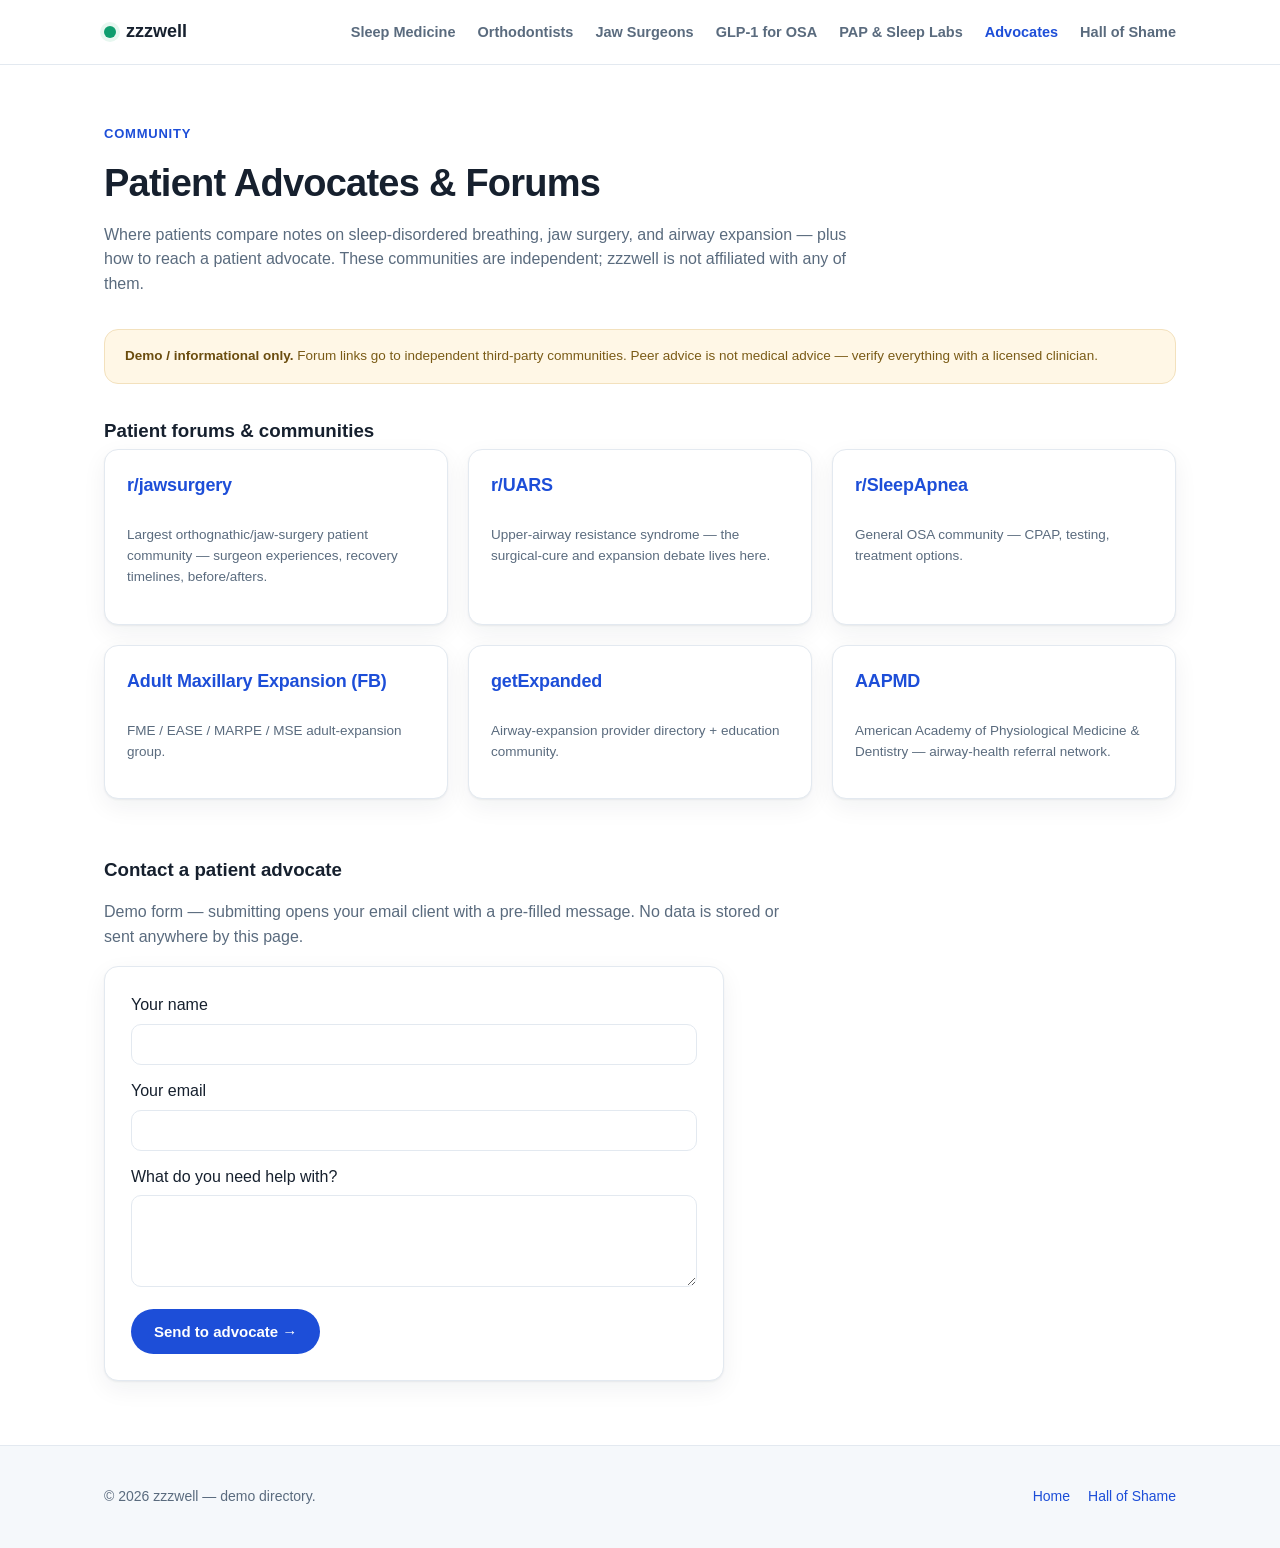
==== advocates.html @ 44d19381 "Add Patient Advocates page, Hall of Shame demo, and featured GOAT providers - Advocates: patient for" ====
<!DOCTYPE html>
<html lang="en">
<head>
<meta charset="UTF-8">
<meta name="viewport" content="width=device-width, initial-scale=1.0">
<title>Patient Advocates &amp; Community — zzzwell</title>
<link rel="stylesheet" href="assets/styles.css">
</head>
<body>
<header class="nav">
  <div class="wrap nav-inner">
    <a class="brand" href="index.html"><span class="dot"></span> zzzwell</a>
    <nav class="nav-links">
      <a href="sleep.html">Sleep Medicine</a>
      <a href="orthodontists.html">Orthodontists</a>
      <a href="omfs.html">Jaw Surgeons</a>
      <a href="glp1.html">GLP-1 for OSA</a>
      <a href="pap-labs.html">PAP &amp; Sleep Labs</a>
      <a href="advocates.html" class="active">Advocates</a>
      <a href="hall-of-shame.html">Hall of Shame</a>
    </nav>
  </div>
</header>

<main class="wrap">
  <section class="section-head">
    <span class="eyebrow">Community</span>
    <h2>Patient Advocates &amp; Forums</h2>
    <p>Where patients compare notes on sleep-disordered breathing, jaw surgery, and airway expansion — plus how to reach a patient advocate. These communities are independent; zzzwell is not affiliated with any of them.</p>
  </section>

  <div class="disclaimer">
    <strong>Demo / informational only.</strong> Forum links go to independent third-party communities. Peer advice is not medical advice — verify everything with a licensed clinician.
  </div>

  <h3 style="margin:32px 0 4px">Patient forums &amp; communities</h3>
  <div class="grid" style="padding-bottom:32px">
    <a class="card" href="https://www.reddit.com/r/jawsurgery/" target="_blank" rel="noopener"><div class="top"><h3>r/jawsurgery</h3></div><p class="note">Largest orthognathic/jaw-surgery patient community — surgeon experiences, recovery timelines, before/afters.</p></a>
    <a class="card" href="https://www.reddit.com/r/UARS/" target="_blank" rel="noopener"><div class="top"><h3>r/UARS</h3></div><p class="note">Upper-airway resistance syndrome — the surgical-cure and expansion debate lives here.</p></a>
    <a class="card" href="https://www.reddit.com/r/SleepApnea/" target="_blank" rel="noopener"><div class="top"><h3>r/SleepApnea</h3></div><p class="note">General OSA community — CPAP, testing, treatment options.</p></a>
    <a class="card" href="https://www.facebook.com/groups/adultexpansion/" target="_blank" rel="noopener"><div class="top"><h3>Adult Maxillary Expansion (FB)</h3></div><p class="note">FME / EASE / MARPE / MSE adult-expansion group.</p></a>
    <a class="card" href="https://www.getexpanded.org/" target="_blank" rel="noopener"><div class="top"><h3>getExpanded</h3></div><p class="note">Airway-expansion provider directory + education community.</p></a>
    <a class="card" href="https://aapmd.org/" target="_blank" rel="noopener"><div class="top"><h3>AAPMD</h3></div><p class="note">American Academy of Physiological Medicine &amp; Dentistry — airway-health referral network.</p></a>
  </div>

  <h3 style="margin:24px 0 4px">Contact a patient advocate</h3>
  <p style="color:var(--ink-soft);max-width:680px">Demo form — submitting opens your email client with a pre-filled message. No data is stored or sent anywhere by this page.</p>
  <form id="advForm" class="prop" style="max-width:620px;margin:16px 0 64px;display:grid;gap:14px">
    <label>Your name<br><input name="name" required style="width:100%;padding:11px 14px;border:1px solid var(--line);border-radius:10px;font-size:15px;margin-top:6px"></label>
    <label>Your email<br><input name="email" type="email" required style="width:100%;padding:11px 14px;border:1px solid var(--line);border-radius:10px;font-size:15px;margin-top:6px"></label>
    <label>What do you need help with?<br><textarea name="msg" rows="4" required style="width:100%;padding:11px 14px;border:1px solid var(--line);border-radius:10px;font-size:15px;margin-top:6px;font-family:inherit"></textarea></label>
    <button class="btn btn-primary" type="submit" style="justify-self:start">Send to advocate →</button>
  </form>
</main>

<footer>
  <div class="wrap foot-inner">
    <div>© <span id="yr"></span> zzzwell — demo directory.</div>
    <div class="foot-links"><a href="index.html">Home</a><a href="hall-of-shame.html">Hall of Shame</a></div>
  </div>
</footer>

<script>
document.getElementById('yr').textContent=new Date().getFullYear();
document.getElementById('advForm').addEventListener('submit',function(e){
  e.preventDefault();
  const f=e.target;
  const body=encodeURIComponent(`Name: ${f.name.value}\nEmail: ${f.email.value}\n\n${f.msg.value}`);
  window.location.href=`mailto:advocate@zzzwell.example?subject=${encodeURIComponent('Patient advocate request')}&body=${body}`;
});
</script>
</body>
</html>
---- assets/styles.css ----
:root {
  --bg: #ffffff;
  --bg-soft: #f5f8fb;
  --bg-card: #ffffff;
  --ink: #16202e;
  --ink-soft: #5a6b7e;
  --line: #e3e9f0;
  --brand: #1d4ed8;
  --brand-dark: #14306e;
  --cash: #0f9d6e;
  --cash-soft: #e7f7f0;
  --warn-soft: #fff7e6;
  --radius: 14px;
  --shadow: 0 1px 2px rgba(16,32,46,.06), 0 8px 24px rgba(16,32,46,.06);
  --maxw: 1120px;
  --font: -apple-system, BlinkMacSystemFont, "Segoe UI", Roboto, Helvetica, Arial, sans-serif;
}

* { box-sizing: border-box; }
html { scroll-behavior: smooth; }
body {
  margin: 0;
  font-family: var(--font);
  color: var(--ink);
  background: var(--bg);
  line-height: 1.55;
  -webkit-font-smoothing: antialiased;
}
a { color: var(--brand); text-decoration: none; }
a:hover { text-decoration: underline; }
.wrap { max-width: var(--maxw); margin: 0 auto; padding: 0 24px; }

/* ---------- nav ---------- */
header.nav {
  position: sticky; top: 0; z-index: 50;
  background: rgba(255,255,255,.86);
  backdrop-filter: saturate(160%) blur(10px);
  border-bottom: 1px solid var(--line);
}
.nav-inner { display: flex; align-items: center; gap: 28px; height: 64px; }
.brand { display: flex; align-items: center; gap: 10px; font-weight: 800; font-size: 18px; color: var(--ink); }
.brand .dot { width: 12px; height: 12px; border-radius: 50%; background: var(--cash); box-shadow: 0 0 0 4px var(--cash-soft); }
.nav-links { display: flex; gap: 22px; margin-left: auto; flex-wrap: wrap; }
.nav-links a { color: var(--ink-soft); font-weight: 600; font-size: 14.5px; }
.nav-links a:hover, .nav-links a.active { color: var(--brand); text-decoration: none; }

/* ---------- hero ---------- */
.hero { background: var(--bg-soft); border-bottom: 1px solid var(--line); }
.hero-inner { padding: 84px 0 72px; text-align: center; }
.hero h1 { font-size: clamp(34px, 5vw, 56px); line-height: 1.05; letter-spacing: -.02em; margin: 0 0 18px; }
.hero h1 .accent { color: var(--brand); }
.hero p.lead { font-size: clamp(17px, 2vw, 21px); color: var(--ink-soft); max-width: 680px; margin: 0 auto 30px; }
.cta-row { display: flex; gap: 14px; justify-content: center; flex-wrap: wrap; }
.btn { display: inline-flex; align-items: center; gap: 8px; font-weight: 700; font-size: 15px; padding: 13px 22px; border-radius: 999px; border: 1px solid transparent; cursor: pointer; }
.btn-primary { background: var(--brand); color: #fff; }
.btn-primary:hover { background: var(--brand-dark); text-decoration: none; }
.btn-ghost { background: #fff; color: var(--ink); border-color: var(--line); }
.btn-ghost:hover { border-color: var(--brand); color: var(--brand); text-decoration: none; }

/* ---------- value props ---------- */
.props { padding: 64px 0; }
.props-grid { display: grid; grid-template-columns: repeat(3, 1fr); gap: 24px; }
.prop { background: var(--bg-card); border: 1px solid var(--line); border-radius: var(--radius); padding: 26px; box-shadow: var(--shadow); }
.prop h3 { margin: 0 0 8px; font-size: 18px; }
.prop p { margin: 0; color: var(--ink-soft); font-size: 15px; }
.prop .ic { font-size: 22px; }

/* ---------- directory cards section ---------- */
.section-head { padding: 56px 0 8px; }
.section-head .eyebrow { color: var(--brand); font-weight: 800; letter-spacing: .06em; text-transform: uppercase; font-size: 13px; }
.section-head h2 { font-size: clamp(26px, 3.5vw, 38px); margin: 8px 0 10px; letter-spacing: -.02em; }
.section-head p { color: var(--ink-soft); max-width: 760px; margin: 0; }

.toolbar { display: flex; gap: 12px; align-items: center; flex-wrap: wrap; margin: 24px 0; }
.search { flex: 1 1 280px; display: flex; align-items: center; gap: 8px; background: #fff; border: 1px solid var(--line); border-radius: 999px; padding: 10px 16px; }
.search input { border: 0; outline: 0; font-size: 15px; width: 100%; font-family: var(--font); background: transparent; }
.filters { display: flex; gap: 8px; flex-wrap: wrap; }
.chip { font-size: 13px; font-weight: 600; padding: 7px 14px; border-radius: 999px; border: 1px solid var(--line); background: #fff; color: var(--ink-soft); cursor: pointer; }
.chip.active { background: var(--brand); color: #fff; border-color: var(--brand); }
.count { color: var(--ink-soft); font-size: 14px; margin-left: auto; }

.grid { display: grid; grid-template-columns: repeat(3, 1fr); gap: 20px; padding-bottom: 72px; }
.card { background: var(--bg-card); border: 1px solid var(--line); border-radius: var(--radius); padding: 22px; box-shadow: var(--shadow); display: flex; flex-direction: column; gap: 12px; }
.card .top { display: flex; justify-content: space-between; align-items: flex-start; gap: 10px; }
.card h3 { margin: 0; font-size: 18px; letter-spacing: -.01em; }
.card .creds { color: var(--ink-soft); font-size: 13px; font-weight: 600; }
.card .org { color: var(--ink); font-size: 14px; font-weight: 600; }
.card .loc { color: var(--ink-soft); font-size: 14px; }
.card .note { color: var(--ink-soft); font-size: 13.5px; }
.tags { display: flex; gap: 6px; flex-wrap: wrap; }
.tag { font-size: 12px; font-weight: 600; padding: 4px 10px; border-radius: 999px; background: var(--bg-soft); color: var(--brand-dark); border: 1px solid var(--line); }
.badge { font-size: 11.5px; font-weight: 800; padding: 4px 10px; border-radius: 999px; text-transform: uppercase; letter-spacing: .03em; }
.badge.cash { background: var(--cash-soft); color: var(--cash); }
.badge.ins { background: #e8f0fe; color: var(--brand); }
.badge.cms { background: #eef2f6; color: var(--ink-soft); }
.badge.community { background: #f3ecfe; color: #7c3aed; }
.badge.goat { background: #fdf2cf; color: #a9710a; border: 1px solid #f0d896; }
.badge.shame { background: #fde2e1; color: #b42318; border: 1px solid #f4b5b0; }
.badges { display: flex; flex-direction: column; gap: 6px; align-items: flex-end; }
.card .actions { display: flex; gap: 10px; margin-top: auto; padding-top: 6px; border-top: 1px solid var(--line); }
.card .actions a { font-size: 13px; font-weight: 700; display: inline-flex; align-items: center; gap: 5px; }
.payment { font-size: 13px; font-weight: 700; color: var(--cash); }

/* ---------- disclaimer ---------- */
.disclaimer { background: var(--warn-soft); border: 1px solid #f3e1bd; border-radius: var(--radius); padding: 16px 20px; margin: 24px 0; font-size: 13.5px; color: #7a5b16; }
.disclaimer strong { color: #6b4d0f; }

/* ---------- footer ---------- */
footer { background: var(--bg-soft); border-top: 1px solid var(--line); padding: 40px 0; color: var(--ink-soft); font-size: 14px; }
.foot-inner { display: flex; justify-content: space-between; gap: 20px; flex-wrap: wrap; }
.foot-links { display: flex; gap: 18px; flex-wrap: wrap; }

.empty { text-align: center; color: var(--ink-soft); padding: 48px 0; grid-column: 1 / -1; }

@media (max-width: 880px) {
  .props-grid, .grid { grid-template-columns: 1fr 1fr; }
}
@media (max-width: 600px) {
  .props-grid, .grid { grid-template-columns: 1fr; }
  .nav-links { display: none; }
}
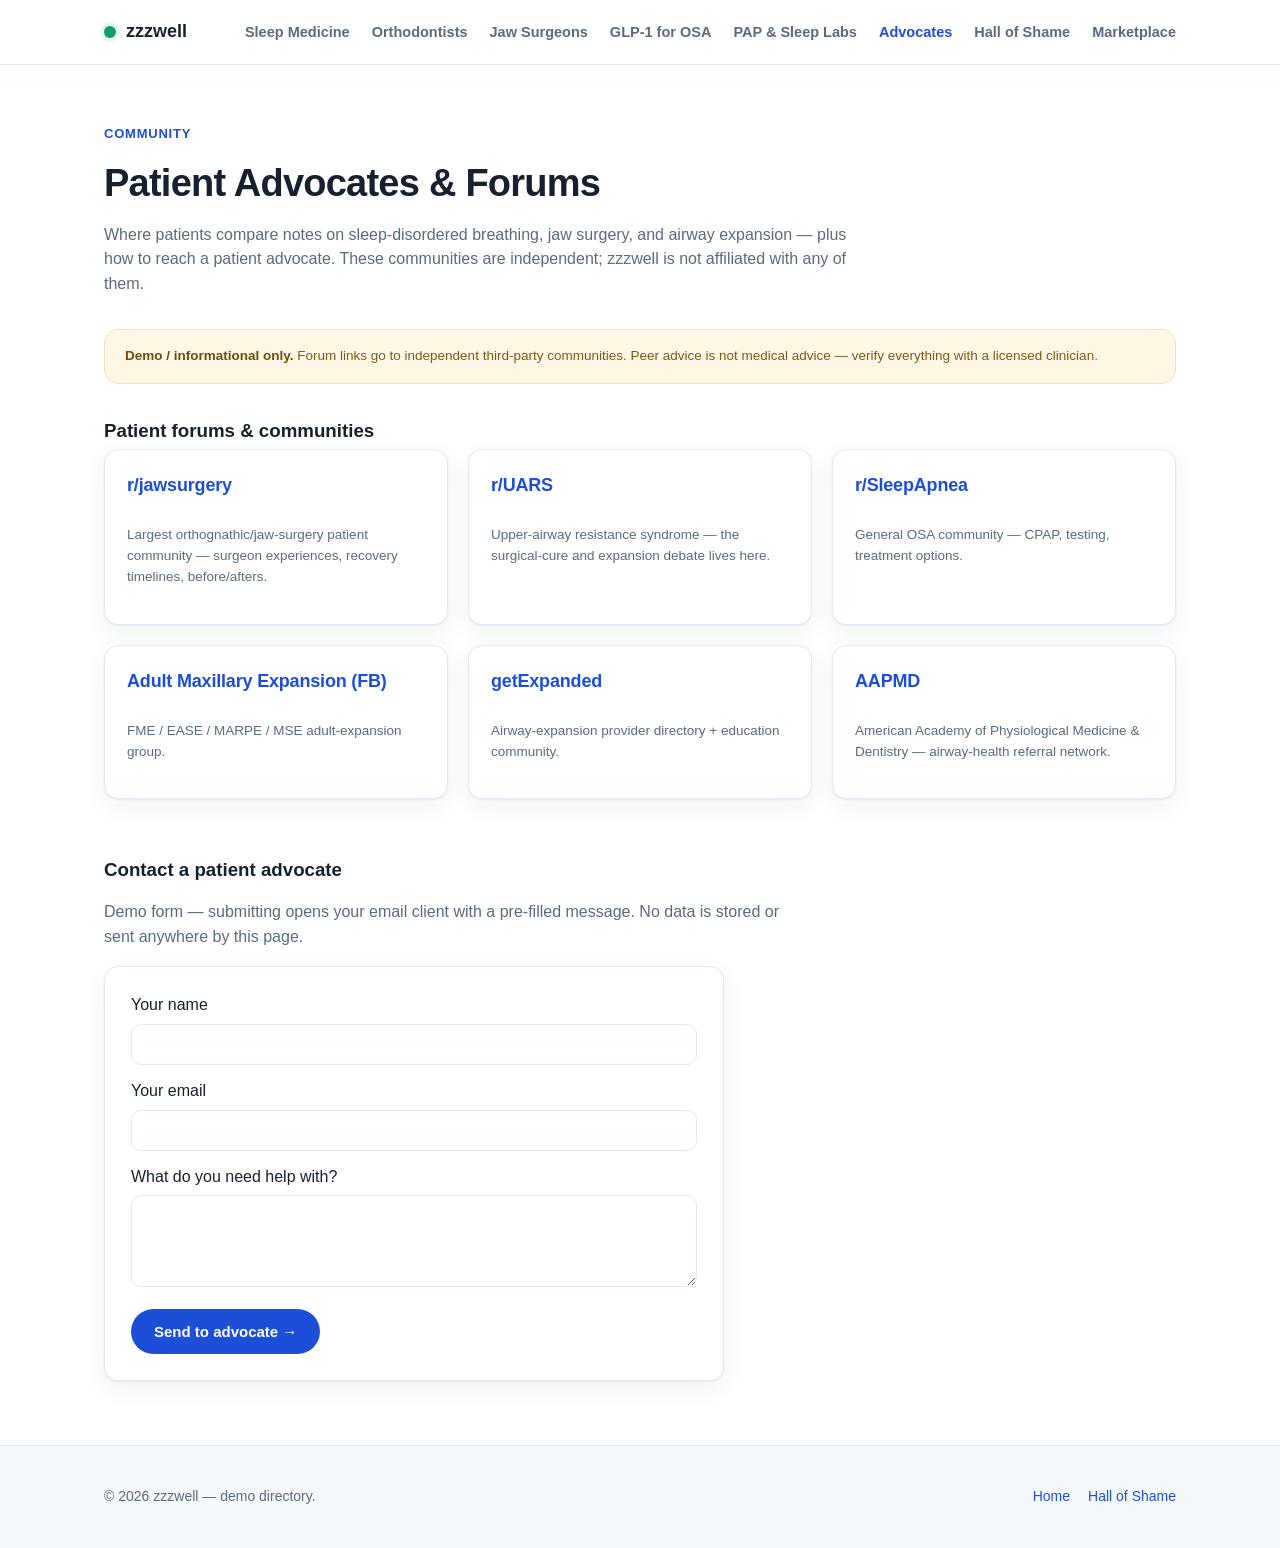
==== commit 779623fb: "Add peptide & nootropic marketplace (demo) Demo catalog (21 items) labeling each compound's regulato" ====
--- a/advocates.html
+++ b/advocates.html
@@ -18,6 +18,7 @@
       <a href="pap-labs.html">PAP &amp; Sleep Labs</a>
       <a href="advocates.html" class="active">Advocates</a>
       <a href="hall-of-shame.html">Hall of Shame</a>
+      <a href="marketplace.html">Marketplace</a>
     </nav>
   </div>
 </header>
--- a/assets/styles.css
+++ b/assets/styles.css
@@ -97,6 +97,11 @@
 .badge.goat { background: #fdf2cf; color: #a9710a; border: 1px solid #f0d896; }
 .badge.shame { background: #fde2e1; color: #b42318; border: 1px solid #f4b5b0; }
 .badges { display: flex; flex-direction: column; gap: 6px; align-items: flex-end; }
+.badge.rx { background: #e8f0fe; color: #1d4ed8; border: 1px solid #c7d8fb; }
+.badge.otc { background: #e7f7f0; color: #0f9d6e; border: 1px solid #bfe9d6; }
+.badge.research { background: #fdf2cf; color: #a9710a; border: 1px solid #f0d896; }
+.badge.gray { background: #fde2e1; color: #b42318; border: 1px solid #f4b5b0; }
+.price { font-weight: 800; font-size: 15px; color: var(--ink); }
 .card .actions { display: flex; gap: 10px; margin-top: auto; padding-top: 6px; border-top: 1px solid var(--line); }
 .card .actions a { font-size: 13px; font-weight: 700; display: inline-flex; align-items: center; gap: 5px; }
 .payment { font-size: 13px; font-weight: 700; color: var(--cash); }
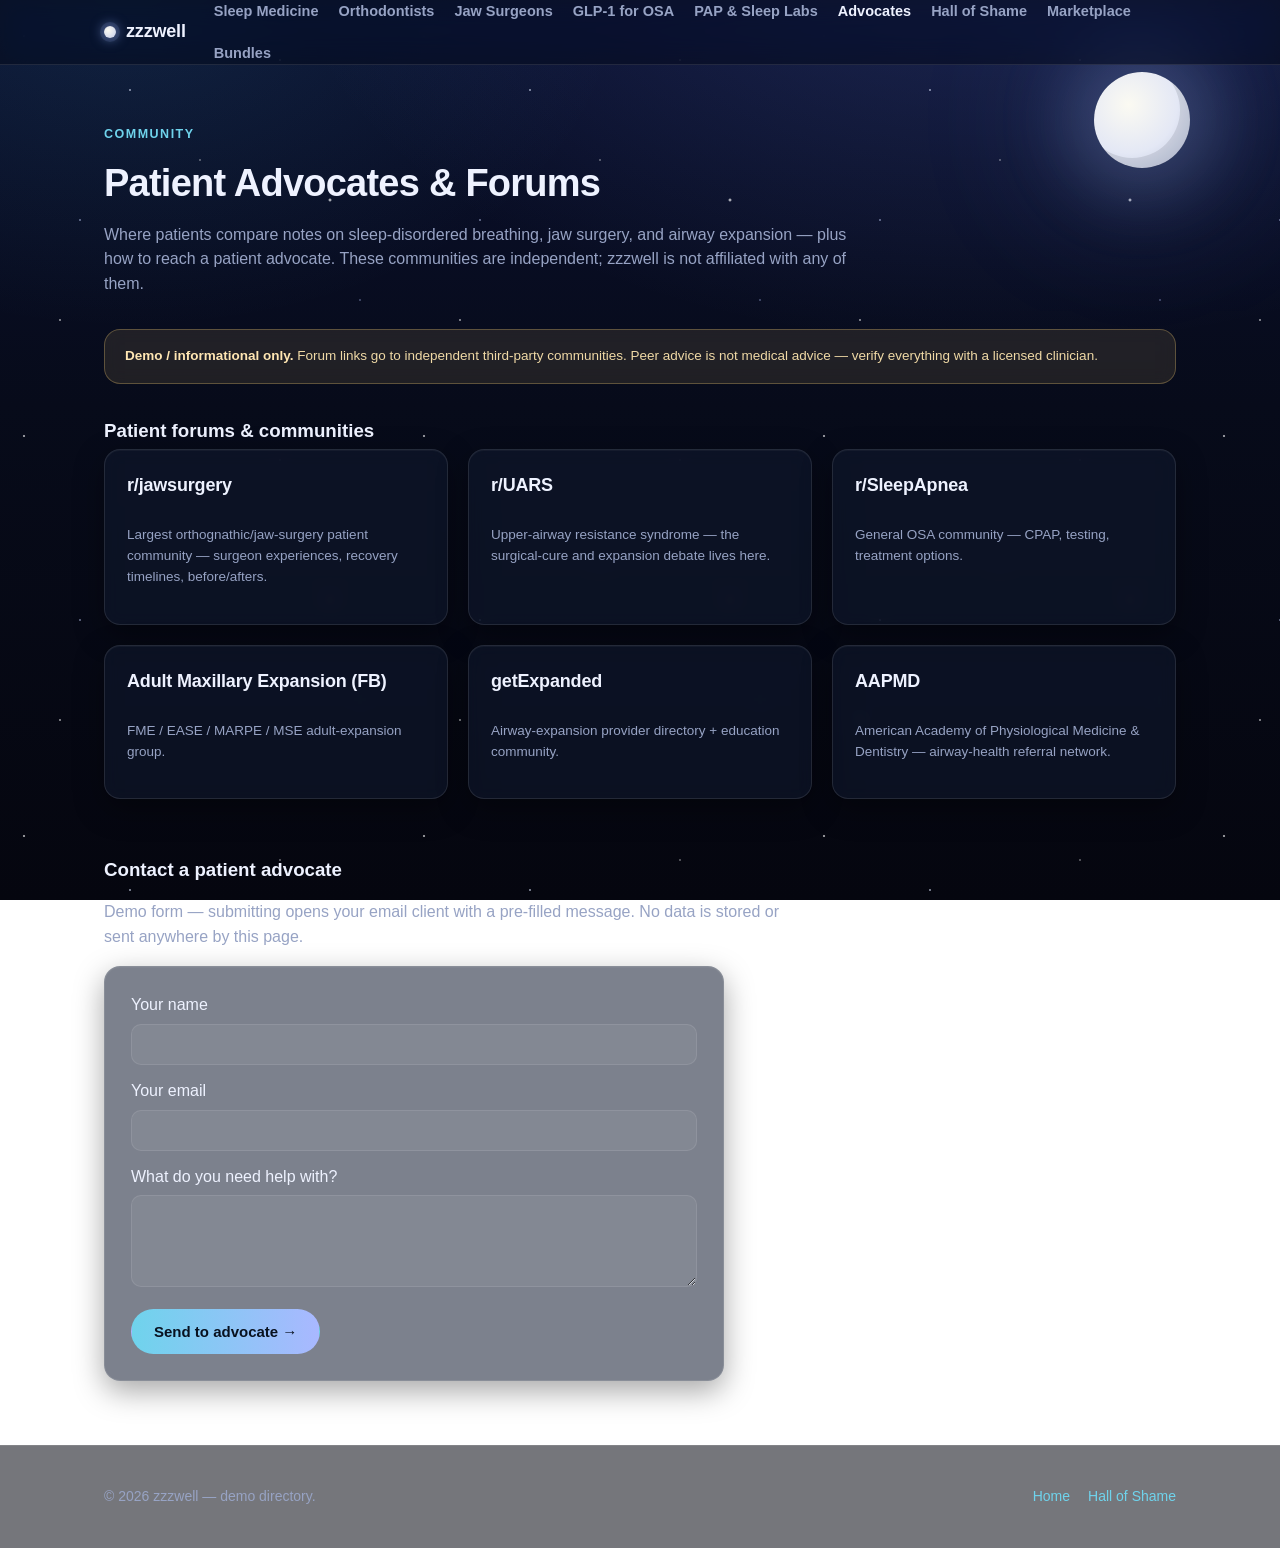
==== commit 7aefe462: "Remove GOAT label; add Care Bundles page (Amazon FBT + Netflix rails) + AI/data connect - Drop the f" ====
--- a/advocates.html
+++ b/advocates.html
@@ -19,6 +19,7 @@
       <a href="advocates.html" class="active">Advocates</a>
       <a href="hall-of-shame.html">Hall of Shame</a>
       <a href="marketplace.html">Marketplace</a>
+      <a href="bundles.html">Bundles</a>
     </nav>
   </div>
 </header>
--- a/assets/styles.css
+++ b/assets/styles.css
@@ -1,17 +1,20 @@
 :root {
-  --bg: #ffffff;
-  --bg-soft: #f5f8fb;
-  --bg-card: #ffffff;
-  --ink: #16202e;
-  --ink-soft: #5a6b7e;
-  --line: #e3e9f0;
-  --brand: #1d4ed8;
-  --brand-dark: #14306e;
-  --cash: #0f9d6e;
-  --cash-soft: #e7f7f0;
-  --warn-soft: #fff7e6;
-  --radius: 14px;
-  --shadow: 0 1px 2px rgba(16,32,46,.06), 0 8px 24px rgba(16,32,46,.06);
+  /* Moonlit-sky palette, Perplexity-clean structure */
+  --bg: #070b1a;
+  --bg-soft: rgba(255,255,255,.035);
+  --bg-card: rgba(18,26,48,.55);
+  --ink: #eef2ff;
+  --ink-soft: #97a3c4;
+  --line: rgba(255,255,255,.10);
+  --line-strong: rgba(255,255,255,.18);
+  --brand: #6fd3ec;          /* moonlight cyan */
+  --brand-2: #a9b8ff;        /* periwinkle starlight */
+  --brand-dark: #2a93b0;
+  --cash: #62e0b0;
+  --cash-soft: rgba(98,224,176,.12);
+  --warn-soft: rgba(255,210,120,.10);
+  --radius: 16px;
+  --shadow: 0 1px 0 rgba(255,255,255,.04) inset, 0 10px 30px rgba(0,0,0,.35);
   --maxw: 1120px;
   --font: -apple-system, BlinkMacSystemFont, "Segoe UI", Roboto, Helvetica, Arial, sans-serif;
 }
@@ -22,100 +25,193 @@
   margin: 0;
   font-family: var(--font);
   color: var(--ink);
-  background: var(--bg);
+  background:
+    radial-gradient(1200px 700px at 78% -8%, rgba(120,150,255,.18), transparent 60%),
+    radial-gradient(900px 600px at 10% 0%, rgba(80,200,230,.10), transparent 55%),
+    linear-gradient(180deg, #0a1030 0%, #070b1a 45%, #05060f 100%);
+  background-attachment: fixed;
   line-height: 1.55;
   -webkit-font-smoothing: antialiased;
-}
+  min-height: 100vh;
+}
+
+/* ---------- starfield + moon (no markup needed) ---------- */
+body::before {
+  content: ""; position: fixed; inset: 0; z-index: -2; pointer-events: none;
+  background-image:
+    radial-gradient(1.6px 1.6px at 24px 36px, #ffffff, rgba(255,255,255,0)),
+    radial-gradient(1.4px 1.4px at 130px 90px, #dfe7ff, rgba(255,255,255,0)),
+    radial-gradient(1px 1px at 200px 160px, #ffffff, rgba(255,255,255,0)),
+    radial-gradient(1.2px 1.2px at 80px 220px, #c9d4ff, rgba(255,255,255,0)),
+    radial-gradient(1px 1px at 280px 60px, #ffffff, rgba(255,255,255,0)),
+    radial-gradient(2px 2px at 330px 200px, #ffffff, rgba(255,255,255,0)),
+    radial-gradient(1px 1px at 360px 300px, #b9c6ff, rgba(255,255,255,0)),
+    radial-gradient(1.3px 1.3px at 60px 320px, #ffffff, rgba(255,255,255,0));
+  background-repeat: repeat;
+  background-size: 400px 400px;
+  animation: twinkle 7s ease-in-out infinite alternate;
+}
+body::after {
+  content: ""; position: fixed; top: 72px; right: 7%; z-index: -1; pointer-events: none;
+  width: 96px; height: 96px; border-radius: 50%;
+  background: radial-gradient(circle at 36% 34%, #fbfaf2 0%, #e4e8f5 55%, #b7c0db 100%);
+  box-shadow:
+    0 0 70px 26px rgba(170,195,255,.22),
+    0 0 140px 60px rgba(120,150,255,.10),
+    inset -10px -10px 0 rgba(8,12,28,.10);
+}
+@keyframes twinkle { from { opacity: .55; } to { opacity: 1; } }
+@media (max-width: 600px) { body::after { width: 64px; height: 64px; top: 60px; } }
+
 a { color: var(--brand); text-decoration: none; }
-a:hover { text-decoration: underline; }
+a:hover { color: #9be6f7; text-decoration: none; }
 .wrap { max-width: var(--maxw); margin: 0 auto; padding: 0 24px; }
 
 /* ---------- nav ---------- */
 header.nav {
   position: sticky; top: 0; z-index: 50;
-  background: rgba(255,255,255,.86);
-  backdrop-filter: saturate(160%) blur(10px);
+  background: rgba(8,12,26,.62);
+  backdrop-filter: saturate(150%) blur(14px);
+  -webkit-backdrop-filter: saturate(150%) blur(14px);
   border-bottom: 1px solid var(--line);
 }
 .nav-inner { display: flex; align-items: center; gap: 28px; height: 64px; }
-.brand { display: flex; align-items: center; gap: 10px; font-weight: 800; font-size: 18px; color: var(--ink); }
-.brand .dot { width: 12px; height: 12px; border-radius: 50%; background: var(--cash); box-shadow: 0 0 0 4px var(--cash-soft); }
-.nav-links { display: flex; gap: 22px; margin-left: auto; flex-wrap: wrap; }
+.brand { display: flex; align-items: center; gap: 10px; font-weight: 800; font-size: 18px; color: var(--ink); letter-spacing: -.01em; }
+.brand .dot {
+  width: 12px; height: 12px; border-radius: 50%;
+  background: radial-gradient(circle at 35% 35%, #fbfaf2, #c4cdec);
+  box-shadow: 0 0 0 4px rgba(160,185,255,.12), 0 0 12px 2px rgba(150,180,255,.5);
+}
+.nav-links { display: flex; gap: 20px; margin-left: auto; flex-wrap: wrap; }
 .nav-links a { color: var(--ink-soft); font-weight: 600; font-size: 14.5px; }
-.nav-links a:hover, .nav-links a.active { color: var(--brand); text-decoration: none; }
+.nav-links a:hover, .nav-links a.active { color: var(--ink); }
 
 /* ---------- hero ---------- */
-.hero { background: var(--bg-soft); border-bottom: 1px solid var(--line); }
-.hero-inner { padding: 84px 0 72px; text-align: center; }
-.hero h1 { font-size: clamp(34px, 5vw, 56px); line-height: 1.05; letter-spacing: -.02em; margin: 0 0 18px; }
-.hero h1 .accent { color: var(--brand); }
+.hero { background: transparent; border-bottom: 1px solid var(--line); }
+.hero-inner { padding: 92px 0 76px; text-align: center; }
+.hero h1 { font-size: clamp(34px, 5vw, 58px); line-height: 1.04; letter-spacing: -.025em; margin: 0 0 18px; }
+.hero h1 .accent { background: linear-gradient(90deg, var(--brand), var(--brand-2)); -webkit-background-clip: text; background-clip: text; color: transparent; }
 .hero p.lead { font-size: clamp(17px, 2vw, 21px); color: var(--ink-soft); max-width: 680px; margin: 0 auto 30px; }
 .cta-row { display: flex; gap: 14px; justify-content: center; flex-wrap: wrap; }
-.btn { display: inline-flex; align-items: center; gap: 8px; font-weight: 700; font-size: 15px; padding: 13px 22px; border-radius: 999px; border: 1px solid transparent; cursor: pointer; }
-.btn-primary { background: var(--brand); color: #fff; }
-.btn-primary:hover { background: var(--brand-dark); text-decoration: none; }
-.btn-ghost { background: #fff; color: var(--ink); border-color: var(--line); }
-.btn-ghost:hover { border-color: var(--brand); color: var(--brand); text-decoration: none; }
+.btn { display: inline-flex; align-items: center; gap: 8px; font-weight: 700; font-size: 15px; padding: 13px 22px; border-radius: 999px; border: 1px solid transparent; cursor: pointer; transition: transform .12s ease, background .15s ease, border-color .15s ease; }
+.btn:hover { transform: translateY(-1px); }
+.btn-primary { background: linear-gradient(90deg, var(--brand), var(--brand-2)); color: #08111f; }
+.btn-primary:hover { color: #08111f; filter: brightness(1.06); }
+.btn-ghost { background: rgba(255,255,255,.04); color: var(--ink); border-color: var(--line-strong); }
+.btn-ghost:hover { border-color: var(--brand); color: var(--brand); }
 
 /* ---------- value props ---------- */
 .props { padding: 64px 0; }
 .props-grid { display: grid; grid-template-columns: repeat(3, 1fr); gap: 24px; }
-.prop { background: var(--bg-card); border: 1px solid var(--line); border-radius: var(--radius); padding: 26px; box-shadow: var(--shadow); }
-.prop h3 { margin: 0 0 8px; font-size: 18px; }
+.prop { background: var(--bg-card); border: 1px solid var(--line); border-radius: var(--radius); padding: 26px; box-shadow: var(--shadow); backdrop-filter: blur(8px); }
+.prop h3 { margin: 0 0 8px; font-size: 18px; color: var(--ink); }
 .prop p { margin: 0; color: var(--ink-soft); font-size: 15px; }
 .prop .ic { font-size: 22px; }
 
-/* ---------- directory cards section ---------- */
+/* ---------- section heads ---------- */
 .section-head { padding: 56px 0 8px; }
-.section-head .eyebrow { color: var(--brand); font-weight: 800; letter-spacing: .06em; text-transform: uppercase; font-size: 13px; }
-.section-head h2 { font-size: clamp(26px, 3.5vw, 38px); margin: 8px 0 10px; letter-spacing: -.02em; }
+.section-head .eyebrow { color: var(--brand); font-weight: 800; letter-spacing: .12em; text-transform: uppercase; font-size: 12.5px; }
+.section-head h2 { font-size: clamp(26px, 3.5vw, 38px); margin: 8px 0 10px; letter-spacing: -.02em; color: var(--ink); }
 .section-head p { color: var(--ink-soft); max-width: 760px; margin: 0; }
 
 .toolbar { display: flex; gap: 12px; align-items: center; flex-wrap: wrap; margin: 24px 0; }
-.search { flex: 1 1 280px; display: flex; align-items: center; gap: 8px; background: #fff; border: 1px solid var(--line); border-radius: 999px; padding: 10px 16px; }
-.search input { border: 0; outline: 0; font-size: 15px; width: 100%; font-family: var(--font); background: transparent; }
+.search { flex: 1 1 280px; display: flex; align-items: center; gap: 8px; background: rgba(255,255,255,.05); border: 1px solid var(--line); border-radius: 999px; padding: 10px 16px; }
+.search:focus-within { border-color: var(--brand); }
+.search input { border: 0; outline: 0; font-size: 15px; width: 100%; font-family: var(--font); background: transparent; color: var(--ink); }
+.search input::placeholder { color: var(--ink-soft); }
 .filters { display: flex; gap: 8px; flex-wrap: wrap; }
-.chip { font-size: 13px; font-weight: 600; padding: 7px 14px; border-radius: 999px; border: 1px solid var(--line); background: #fff; color: var(--ink-soft); cursor: pointer; }
-.chip.active { background: var(--brand); color: #fff; border-color: var(--brand); }
+.chip { font-size: 13px; font-weight: 600; padding: 7px 14px; border-radius: 999px; border: 1px solid var(--line); background: rgba(255,255,255,.03); color: var(--ink-soft); cursor: pointer; transition: all .14s ease; }
+.chip:hover { border-color: var(--line-strong); color: var(--ink); }
+.chip.active { background: linear-gradient(90deg, var(--brand), var(--brand-2)); color: #08111f; border-color: transparent; }
 .count { color: var(--ink-soft); font-size: 14px; margin-left: auto; }
 
+/* ---------- cards ---------- */
 .grid { display: grid; grid-template-columns: repeat(3, 1fr); gap: 20px; padding-bottom: 72px; }
-.card { background: var(--bg-card); border: 1px solid var(--line); border-radius: var(--radius); padding: 22px; box-shadow: var(--shadow); display: flex; flex-direction: column; gap: 12px; }
+.card { background: var(--bg-card); border: 1px solid var(--line); border-radius: var(--radius); padding: 22px; box-shadow: var(--shadow); display: flex; flex-direction: column; gap: 12px; backdrop-filter: blur(8px); transition: transform .14s ease, border-color .14s ease; }
+a.card:hover { transform: translateY(-2px); border-color: var(--line-strong); }
 .card .top { display: flex; justify-content: space-between; align-items: flex-start; gap: 10px; }
-.card h3 { margin: 0; font-size: 18px; letter-spacing: -.01em; }
+.card h3 { margin: 0; font-size: 18px; letter-spacing: -.01em; color: var(--ink); }
 .card .creds { color: var(--ink-soft); font-size: 13px; font-weight: 600; }
 .card .org { color: var(--ink); font-size: 14px; font-weight: 600; }
 .card .loc { color: var(--ink-soft); font-size: 14px; }
 .card .note { color: var(--ink-soft); font-size: 13.5px; }
 .tags { display: flex; gap: 6px; flex-wrap: wrap; }
-.tag { font-size: 12px; font-weight: 600; padding: 4px 10px; border-radius: 999px; background: var(--bg-soft); color: var(--brand-dark); border: 1px solid var(--line); }
+.tag { font-size: 12px; font-weight: 600; padding: 4px 10px; border-radius: 999px; background: rgba(255,255,255,.05); color: var(--brand-2); border: 1px solid var(--line); }
 .badge { font-size: 11.5px; font-weight: 800; padding: 4px 10px; border-radius: 999px; text-transform: uppercase; letter-spacing: .03em; }
-.badge.cash { background: var(--cash-soft); color: var(--cash); }
-.badge.ins { background: #e8f0fe; color: var(--brand); }
-.badge.cms { background: #eef2f6; color: var(--ink-soft); }
-.badge.community { background: #f3ecfe; color: #7c3aed; }
-.badge.goat { background: #fdf2cf; color: #a9710a; border: 1px solid #f0d896; }
-.badge.shame { background: #fde2e1; color: #b42318; border: 1px solid #f4b5b0; }
+.badge.cash { background: var(--cash-soft); color: var(--cash); border: 1px solid rgba(98,224,176,.25); }
+.badge.ins { background: rgba(111,211,236,.12); color: var(--brand); border: 1px solid rgba(111,211,236,.25); }
+.badge.cms { background: rgba(255,255,255,.06); color: var(--ink-soft); border: 1px solid var(--line); }
+.badge.community { background: rgba(169,184,255,.12); color: var(--brand-2); border: 1px solid rgba(169,184,255,.25); }
+.badge.goat { background: rgba(255,214,120,.13); color: #ffd778; border: 1px solid rgba(255,214,120,.3); }
+.badge.shame { background: rgba(255,120,110,.13); color: #ff9b92; border: 1px solid rgba(255,120,110,.3); }
+.badge.rx { background: rgba(111,211,236,.12); color: var(--brand); border: 1px solid rgba(111,211,236,.25); }
+.badge.otc { background: var(--cash-soft); color: var(--cash); border: 1px solid rgba(98,224,176,.25); }
+.badge.research { background: rgba(255,214,120,.13); color: #ffd778; border: 1px solid rgba(255,214,120,.3); }
+.badge.gray { background: rgba(255,120,110,.13); color: #ff9b92; border: 1px solid rgba(255,120,110,.3); }
 .badges { display: flex; flex-direction: column; gap: 6px; align-items: flex-end; }
-.badge.rx { background: #e8f0fe; color: #1d4ed8; border: 1px solid #c7d8fb; }
-.badge.otc { background: #e7f7f0; color: #0f9d6e; border: 1px solid #bfe9d6; }
-.badge.research { background: #fdf2cf; color: #a9710a; border: 1px solid #f0d896; }
-.badge.gray { background: #fde2e1; color: #b42318; border: 1px solid #f4b5b0; }
 .price { font-weight: 800; font-size: 15px; color: var(--ink); }
 .card .actions { display: flex; gap: 10px; margin-top: auto; padding-top: 6px; border-top: 1px solid var(--line); }
 .card .actions a { font-size: 13px; font-weight: 700; display: inline-flex; align-items: center; gap: 5px; }
 .payment { font-size: 13px; font-weight: 700; color: var(--cash); }
 
 /* ---------- disclaimer ---------- */
-.disclaimer { background: var(--warn-soft); border: 1px solid #f3e1bd; border-radius: var(--radius); padding: 16px 20px; margin: 24px 0; font-size: 13.5px; color: #7a5b16; }
-.disclaimer strong { color: #6b4d0f; }
+.disclaimer { background: var(--warn-soft); border: 1px solid rgba(255,210,120,.28); border-radius: var(--radius); padding: 16px 20px; margin: 24px 0; font-size: 13.5px; color: #f0d9a6; backdrop-filter: blur(8px); }
+.disclaimer strong { color: #ffe6b3; }
 
 /* ---------- footer ---------- */
-footer { background: var(--bg-soft); border-top: 1px solid var(--line); padding: 40px 0; color: var(--ink-soft); font-size: 14px; }
+footer { background: rgba(5,7,16,.55); border-top: 1px solid var(--line); padding: 40px 0; color: var(--ink-soft); font-size: 14px; backdrop-filter: blur(8px); }
 .foot-inner { display: flex; justify-content: space-between; gap: 20px; flex-wrap: wrap; }
 .foot-links { display: flex; gap: 18px; flex-wrap: wrap; }
 
 .empty { text-align: center; color: var(--ink-soft); padding: 48px 0; grid-column: 1 / -1; }
+
+/* ---------- anchor selector ---------- */
+.anchor-pills { display: flex; gap: 10px; flex-wrap: wrap; margin: 18px 0 8px; }
+
+/* ---------- Amazon-style "frequently bundled together" ---------- */
+.fbt { background: var(--bg-card); border: 1px solid var(--line); border-radius: var(--radius); padding: 22px; box-shadow: var(--shadow); backdrop-filter: blur(8px); }
+.fbt-row { display: flex; align-items: stretch; gap: 8px; flex-wrap: wrap; }
+.fbt-item { flex: 1 1 200px; min-width: 200px; background: rgba(255,255,255,.03); border: 1px solid var(--line); border-radius: 12px; padding: 14px; display: flex; flex-direction: column; gap: 8px; position: relative; }
+.fbt-item .pick { display: flex; align-items: center; gap: 8px; font-size: 13px; color: var(--ink-soft); }
+.fbt-item .pick input { width: 16px; height: 16px; accent-color: var(--brand); }
+.fbt-item .role { font-size: 12px; font-weight: 700; color: var(--brand); text-transform: uppercase; letter-spacing: .04em; }
+.fbt-item h4 { margin: 0; font-size: 15px; color: var(--ink); }
+.fbt-item .meta { font-size: 12.5px; color: var(--ink-soft); }
+.fbt-item .p { font-weight: 800; color: var(--ink); }
+.fbt-plus { display: flex; align-items: center; font-size: 26px; color: var(--ink-soft); font-weight: 300; }
+.fbt-summary { display: flex; align-items: center; justify-content: space-between; gap: 16px; margin-top: 18px; padding-top: 18px; border-top: 1px solid var(--line); flex-wrap: wrap; }
+.fbt-total { font-size: 15px; color: var(--ink-soft); }
+.fbt-total b { font-size: 24px; color: var(--ink); display: block; }
+.fbt-save { color: var(--cash); font-weight: 700; font-size: 13px; }
+
+/* ---------- Netflix-style carousels ---------- */
+.rail { margin: 30px 0; }
+.rail h3 { font-size: 18px; margin: 0 0 12px; color: var(--ink); letter-spacing: -.01em; }
+.rail-track { display: flex; gap: 14px; overflow-x: auto; padding: 4px 4px 14px; scroll-snap-type: x mandatory; scrollbar-width: thin; }
+.rail-track::-webkit-scrollbar { height: 8px; }
+.rail-track::-webkit-scrollbar-thumb { background: var(--line-strong); border-radius: 999px; }
+.rail-card { scroll-snap-align: start; flex: 0 0 230px; background: var(--bg-card); border: 1px solid var(--line); border-radius: 14px; padding: 16px; backdrop-filter: blur(8px); transition: transform .14s ease, border-color .14s ease; }
+.rail-card:hover { transform: translateY(-3px) scale(1.01); border-color: var(--brand); }
+.rail-card .role { font-size: 11.5px; font-weight: 700; color: var(--brand); text-transform: uppercase; letter-spacing: .04em; }
+.rail-card h4 { margin: 6px 0 4px; font-size: 16px; color: var(--ink); }
+.rail-card .meta { font-size: 12.5px; color: var(--ink-soft); }
+.rail-card .p { margin-top: 8px; font-weight: 800; color: var(--ink); }
+
+/* ---------- connect AI agent + data ---------- */
+.connect { background: var(--bg-card); border: 1px solid var(--line); border-radius: var(--radius); padding: 26px; box-shadow: var(--shadow); backdrop-filter: blur(8px); margin: 16px 0 64px; }
+.connect-grid { display: grid; grid-template-columns: 1fr 1fr; gap: 14px; margin-top: 16px; }
+.connect-card { border: 1px solid var(--line); border-radius: 12px; padding: 16px; background: rgba(255,255,255,.03); display: flex; align-items: center; justify-content: space-between; gap: 12px; }
+.connect-card .l { display: flex; flex-direction: column; gap: 2px; }
+.connect-card .l b { color: var(--ink); }
+.connect-card .l span { font-size: 12.5px; color: var(--ink-soft); }
+.connect-card .status { font-size: 12px; font-weight: 700; color: var(--ink-soft); }
+.connect-card.on { border-color: rgba(98,224,176,.4); }
+.connect-card.on .status { color: var(--cash); }
+@media (max-width: 700px) { .connect-grid { grid-template-columns: 1fr; } }
+
+/* form inputs inherit dark theme */
+input, textarea { background: rgba(255,255,255,.05); color: var(--ink); border-color: var(--line) !important; }
+input::placeholder, textarea::placeholder { color: var(--ink-soft); }
 
 @media (max-width: 880px) {
   .props-grid, .grid { grid-template-columns: 1fr 1fr; }
@@ -124,3 +220,7 @@
   .props-grid, .grid { grid-template-columns: 1fr; }
   .nav-links { display: none; }
 }
+@media (prefers-reduced-motion: reduce) {
+  body::before { animation: none; }
+  .btn:hover, a.card:hover { transform: none; }
+}
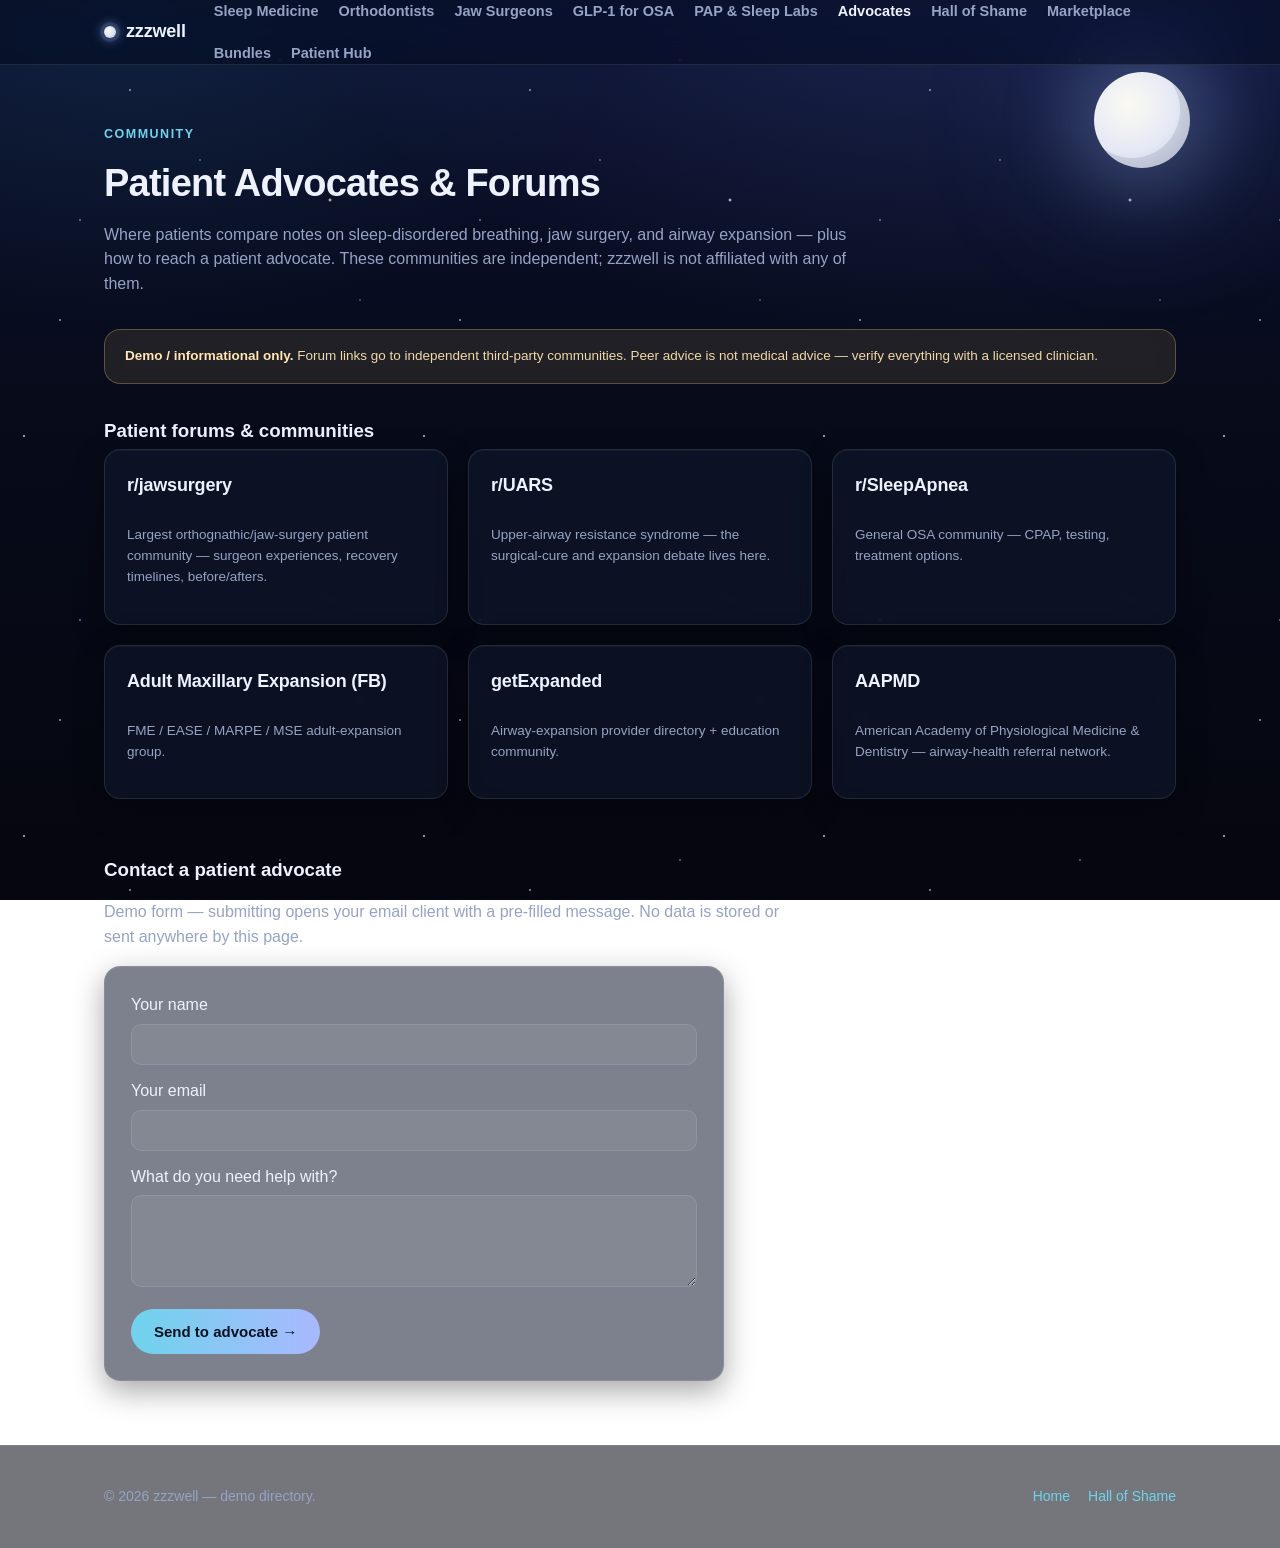
==== commit b2793407: "Add Patient Hub (demo): symptom log, Flexpa EHR linking, paid AI Q&A, forward-to-doctor - Symptom lo" ====
--- a/advocates.html
+++ b/advocates.html
@@ -20,6 +20,7 @@
       <a href="hall-of-shame.html">Hall of Shame</a>
       <a href="marketplace.html">Marketplace</a>
       <a href="bundles.html">Bundles</a>
+      <a href="patient.html">Patient Hub</a>
     </nav>
   </div>
 </header>
--- a/assets/styles.css
+++ b/assets/styles.css
@@ -209,6 +209,30 @@
 .connect-card.on .status { color: var(--cash); }
 @media (max-width: 700px) { .connect-grid { grid-template-columns: 1fr; } }
 
+/* ---------- patient hub ---------- */
+.module { background: var(--bg-card); border: 1px solid var(--line); border-radius: var(--radius); padding: 24px; box-shadow: var(--shadow); backdrop-filter: blur(8px); margin: 18px 0; }
+.module h3 { margin: 0 0 4px; font-size: 20px; color: var(--ink); letter-spacing: -.01em; }
+.module .sub { color: var(--ink-soft); font-size: 14px; margin: 0 0 16px; }
+.field { display: flex; flex-direction: column; gap: 6px; font-size: 13px; color: var(--ink-soft); }
+.field input, .field textarea, .field select { padding: 11px 14px; border: 1px solid var(--line); border-radius: 10px; font-size: 15px; font-family: var(--font); }
+.form-row { display: grid; grid-template-columns: 1fr 1fr; gap: 12px; }
+.log-list { display: flex; flex-direction: column; gap: 10px; margin-top: 16px; }
+.log-item { display: flex; justify-content: space-between; gap: 12px; align-items: flex-start; border: 1px solid var(--line); border-radius: 12px; padding: 12px 14px; background: rgba(255,255,255,.03); }
+.log-item .meta { font-size: 12.5px; color: var(--ink-soft); }
+.log-item .x { color: var(--ink-soft); cursor: pointer; font-weight: 700; background: none; border: 0; font-size: 16px; }
+.sev { font-weight: 800; padding: 3px 11px; border-radius: 999px; font-size: 12px; white-space: nowrap; }
+.chat { display: flex; flex-direction: column; gap: 10px; max-height: 360px; overflow-y: auto; padding: 6px; }
+.msg { padding: 10px 14px; border-radius: 14px; max-width: 82%; font-size: 14px; line-height: 1.5; }
+.msg.user { align-self: flex-end; background: linear-gradient(90deg, var(--brand), var(--brand-2)); color: #08111f; font-weight: 600; }
+.msg.ai { align-self: flex-start; background: rgba(255,255,255,.05); border: 1px solid var(--line); color: var(--ink); }
+.row-input { display: flex; gap: 10px; margin-top: 12px; }
+.row-input input { flex: 1; padding: 12px 16px; border: 1px solid var(--line); border-radius: 999px; font-size: 15px; }
+.locked { text-align: center; padding: 28px 20px; border: 1px dashed var(--line-strong); border-radius: 12px; }
+.locked .price { font-size: 34px; display: block; margin: 6px 0; }
+.pill-on { display: inline-flex; align-items: center; gap: 6px; font-size: 13px; font-weight: 700; color: var(--cash); }
+.queue { margin-top: 14px; padding: 14px 16px; border: 1px solid rgba(98,224,176,.4); border-radius: 12px; background: var(--cash-soft); color: var(--ink); font-size: 14px; }
+.queue b { color: var(--cash); }
+
 /* form inputs inherit dark theme */
 input, textarea { background: rgba(255,255,255,.05); color: var(--ink); border-color: var(--line) !important; }
 input::placeholder, textarea::placeholder { color: var(--ink-soft); }
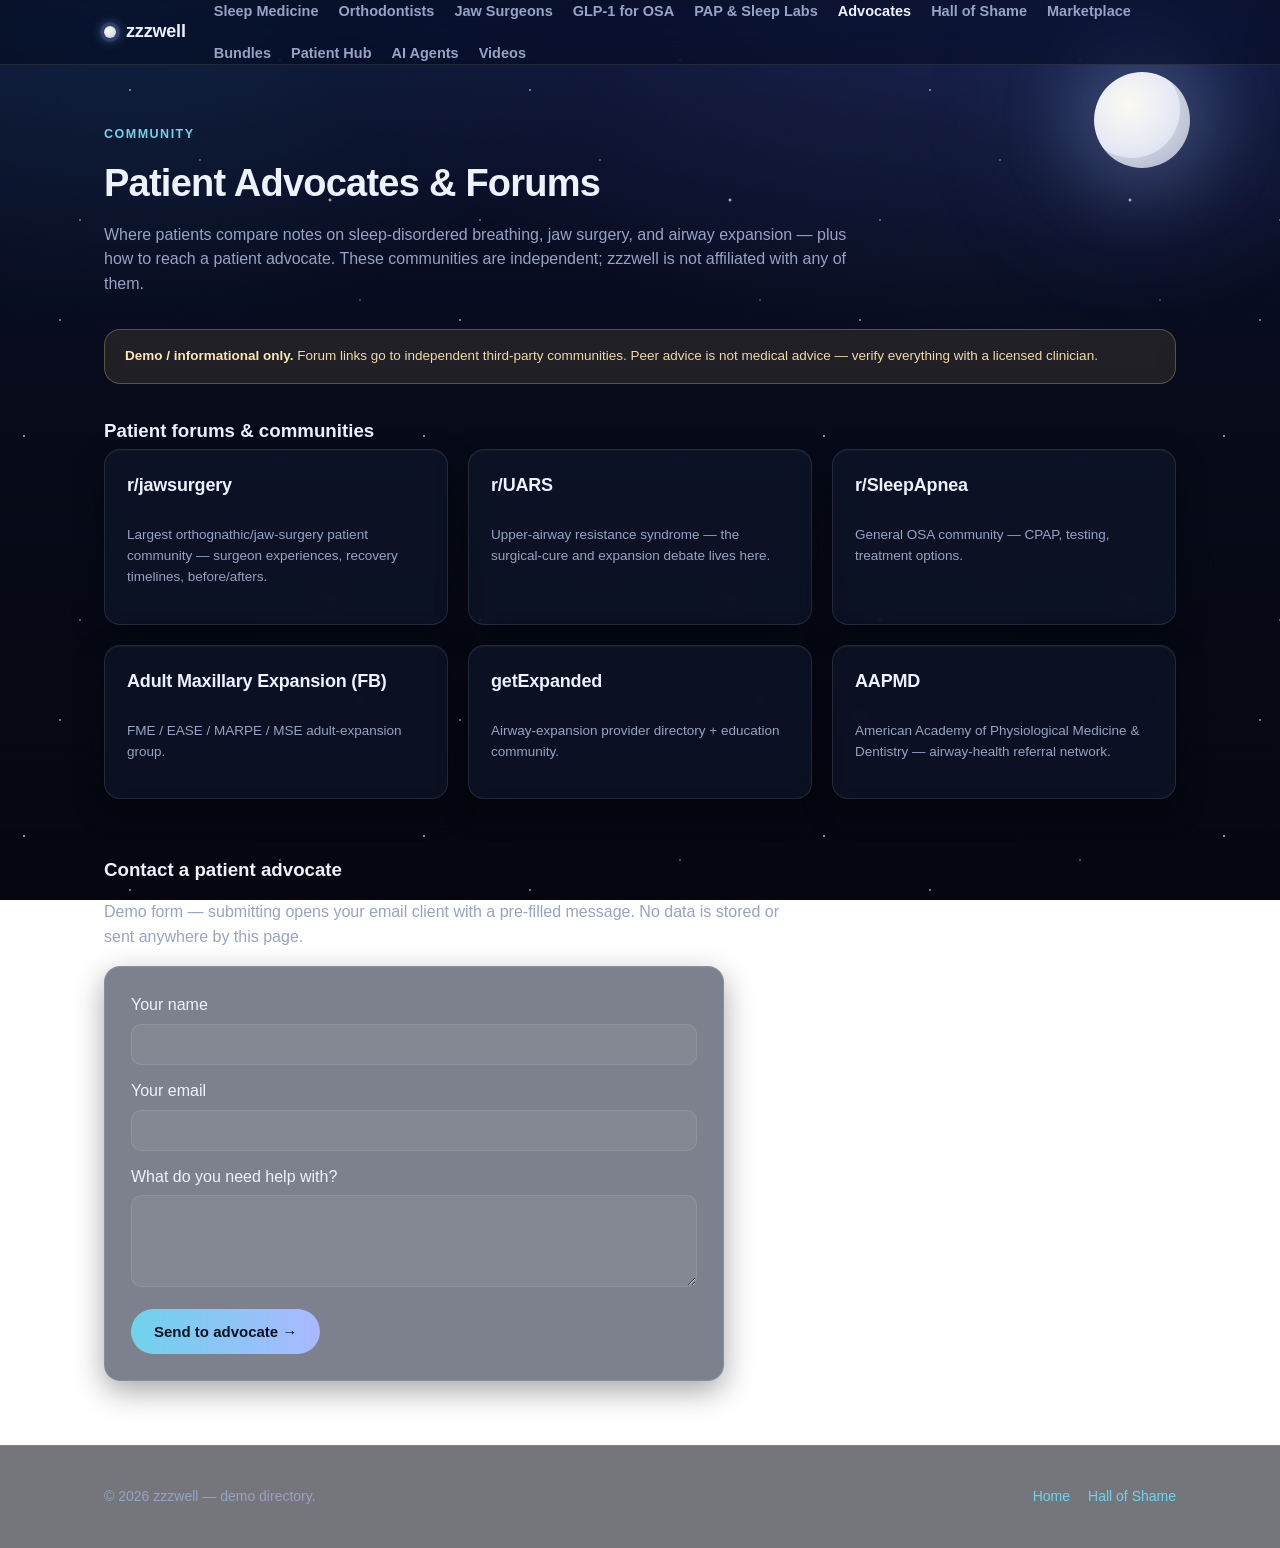
==== commit 64f847ab: "Split out Videos and AI Agents into their own pages with separate data files - videos.html + data/vi" ====
--- a/advocates.html
+++ b/advocates.html
@@ -21,6 +21,8 @@
       <a href="marketplace.html">Marketplace</a>
       <a href="bundles.html">Bundles</a>
       <a href="patient.html">Patient Hub</a>
+      <a href="agents.html">AI Agents</a>
+      <a href="videos.html">Videos</a>
     </nav>
   </div>
 </header>
--- a/assets/styles.css
+++ b/assets/styles.css
@@ -232,6 +232,16 @@
 .pill-on { display: inline-flex; align-items: center; gap: 6px; font-size: 13px; font-weight: 700; color: var(--cash); }
 .queue { margin-top: 14px; padding: 14px 16px; border: 1px solid rgba(98,224,176,.4); border-radius: 12px; background: var(--cash-soft); color: var(--ink); font-size: 14px; }
 .queue b { color: var(--cash); }
+.vid-grid { display: grid; grid-template-columns: 1fr 1fr; gap: 16px; margin-top: 14px; }
+.vid { position: relative; padding-top: 56.25%; border-radius: 12px; overflow: hidden; border: 1px solid var(--line); }
+.vid iframe { position: absolute; inset: 0; width: 100%; height: 100%; border: 0; }
+.vid-cap { font-size: 13px; color: var(--ink-soft); margin-top: 6px; }
+.creator-row { display: flex; gap: 12px; flex-wrap: wrap; margin: 16px 0; }
+.creator { border: 1px solid var(--line); border-radius: 12px; padding: 14px 16px; background: rgba(255,255,255,.03); min-width: 200px; flex: 1 1 200px; }
+.creator b { color: var(--ink); display: block; }
+.creator span { font-size: 12.5px; color: var(--ink-soft); }
+.creator a { font-size: 13px; font-weight: 700; }
+@media (max-width: 700px) { .vid-grid { grid-template-columns: 1fr; } }
 
 /* form inputs inherit dark theme */
 input, textarea { background: rgba(255,255,255,.05); color: var(--ink); border-color: var(--line) !important; }
